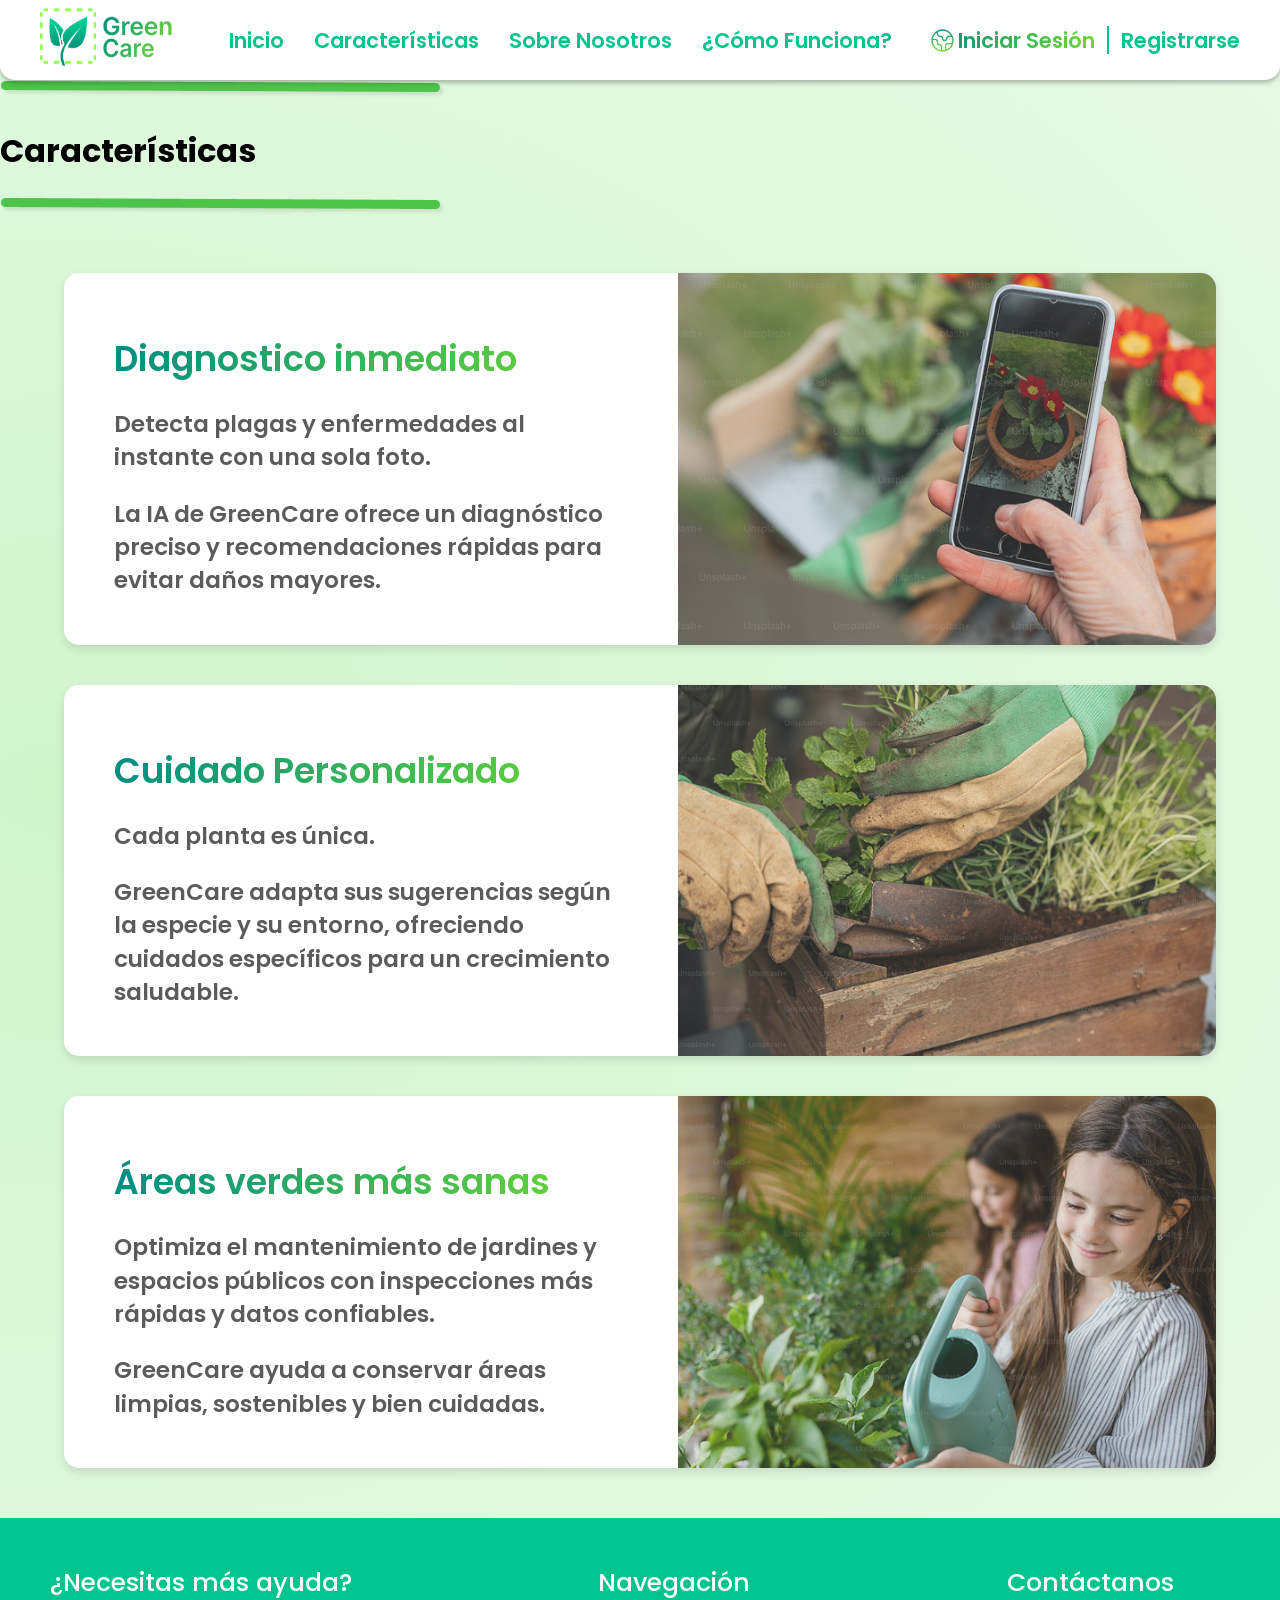
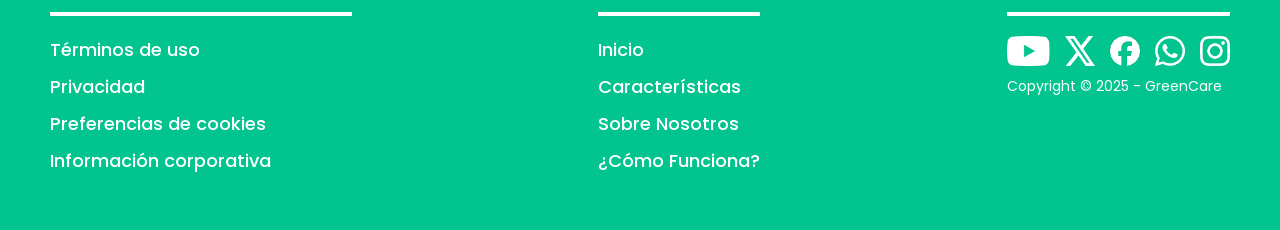
==== caracteristicas.html @ ccc403a9 "Implementación del Index Carpetas de aasets, images, scripts y styles" ====
<!DOCTYPE html>
<html lang="es">

<head>
    <meta charset="UTF-8">
    <meta name="viewport" content="width=device-width, initial-scale=1.0">
    <title>GreenCare</title>
    <link rel="preconnect" href="https://fonts.googleapis.com">
    <link rel="preconnect" href="https://fonts.gstatic.com" crossorigin>
    <link href="https://fonts.googleapis.com/css2?family=Poppins:wght@400;500;600;700&display=swap" rel="stylesheet">
    <link rel="stylesheet" href="assets/styles/MyStyles.css">
</head>

<body class="features">
    <header class="header">
        <div class="container header_content">
            <a href="index.html" class="logo">
                <img src="assets/Images/GreenCare.png" alt="Logo GreenCare">
            </a>
            <nav class="nav">
                <a href="index.html">Inicio</a>
                <a href="caracteristicas.html">Características</a>
                <a href="#sobre-nosotros">Sobre Nosotros</a>
                <a href="#como-funciona">¿Cómo Funciona?</a>
            </nav>
            <div class="header_auth">
                <a href="#login" class="header_login">
                    <img src="assets/Images/earth-icon.png" class="header_earth">
                    Iniciar Sesión
                </a>
                <span class="header_divider"></span>
                <a href="#register" class="header_signup">Registrarse</a>
            </div>
        </div>
    </header>
    <main id="feature_page">
        <div class="feature_title">
            <img src="assets/Images/Linea2.png">
            <h1>Características</h1>
            <img src="assets/Images/Linea2.png">
        </div>
        <section class="features_grid">
            <article class="feature_item">
                <div class="feature_text">
                    <h1>Diagnostico inmediato</h1>
                    <p>Detecta plagas y enfermedades al instante con una sola foto.</p>
                    <p>La IA de GreenCare ofrece un diagnóstico preciso y recomendaciones rápidas para evitar daños
                        mayores.
                    </p>
                </div>
                <div class="feature_img">
                    <img src="assets/Images/feature-01.png" alt="Diagnostico">
                </div>
            </article>
            <article class="feature_item">
                <div class="feature_text">
                    <h1>Cuidado Personalizado</h1>
                    <p>Cada planta es única.</p>
                    <p>GreenCare adapta sus sugerencias según la especie y su entorno, ofreciendo cuidados específicos
                        para
                        un crecimiento saludable.</p>
                </div>
                <div class="feature_img">
                    <img src="assets/Images/feature-02.png" alt="Diagnostico">
                </div>
            </article>
            <article class="feature_item">
                <div class="feature_text">
                    <h1>Áreas verdes más sanas</h1>
                    <p>Optimiza el mantenimiento de jardines y espacios públicos con inspecciones más rápidas y datos
                        confiables.</p>
                    <p>GreenCare ayuda a conservar áreas limpias, sostenibles y bien cuidadas.</p>
                </div>
                <div class="feature_img">
                    <img src="assets/Images/feature-03.png" alt="Diagnostico">
                </div>
            </article>
        </section>
    </main>
    <footer class="footer">
        <div class="container footer_content">
            <ul class="footer_column">
                <li>
                    <h1>¿Necesitas más ayuda?</h1>
                </li>
                <div class="footer_line"></div>
                <li><a href="">Términos de uso</a></li>
                <li><a href="">Privacidad</a></li>
                <li><a href="">Preferencias de cookies</a></li>
                <li><a href="">Información corporativa</a></li>
            </ul>
            <ul class="footer_column">
                <li>
                    <h1>Navegación</h1>
                </li>
                <div class="footer_line"></div>
                <li><a href="index.html">Inicio</a></li>
                <li><a href="caracteristicas.html">Características</a></li>
                <li><a href="#sobre-nosotros">Sobre Nosotros</a></li>
                <li><a href="#como-funciona">¿Cómo Funciona?</a></li>
            </ul>
            <ul class="footer_column">
                <li>
                    <h1>Contáctanos</h1>
                </li>
                <div class="footer_line"></div>
                <li>
                    <div class="footer_icons">
                        <img src="assets/Images/yt-icon.png">
                        <img src="assets/Images/x-icon.png">
                        <img src="assets/Images/fb-icon.png">
                        <img src="assets/Images/ws-icon.png">
                        <img src="assets/Images/ig-icon.png">
                    </div>
                </li>
                <li>
                    <p>Copyright &copy; 2025 - GreenCare</p>
                </li>
            </ul>
        </div>
    </footer>
</body>

</html>
---- assets/styles/MyStyles.css ----
.index {
    font-family: "Poppins", system-ui, -apple-system, sans-serif;
    background: radial-gradient(107.41% 107.4% at 50% -30.01%, #90E687 0%, #D2F5CE 31.96%, #FFF 86.06%);
    margin: 0;
    padding: 0;
}

.features {
    font-family: "Poppins", system-ui, -apple-system, sans-serif;
    background: radial-gradient(268.8% 141.72% at 4.57% 43.08%, #D2F5CE 0%, #FFF 100%);
    margin: 0;
    padding: 0;
}

.container {
    max-width: 1200px;
    margin: 0 auto;
    padding: 0 20px;
}

/* HEADER STYLES */
.header {
    border-radius: 0 0 15px 15px;
    background: #FFF;
    box-shadow: 0 3px 4px 0 rgba(0, 0, 0, 0.25);
    position: sticky;
    top: 0;
    z-index: 1000;
}

.header_content {
    display: flex;
    height: 80px;
    padding: 0 32px;
    justify-content: space-between;
    align-items: center;
}

.logo img {
    width: 150px;
    height: 58px;
}

.nav {
    display: flex;
    justify-content: center;
    align-items: center;
    gap: 30px;
}

.nav a {
    color: #01C48E;
    font-size: 21px;
    font-weight: 550;
    text-decoration: none;
}

.header_auth {
    display: flex;
    align-items: center;
    gap: 12px;
    font-size: 21px;
}

.header_login,
.header_signup {
    text-decoration: none;
    font-weight: 550;
}

.header_login {
    gap: 3px;
    display: flex;
    align-items: center;
    background: linear-gradient(115deg, #008E84 1.77%, #6DD831 94.29%);
    background-clip: text;
    -webkit-background-clip: text;
    -webkit-text-fill-color: transparent;
}

.header_auth img {
    width: 25px;
}

.header_divider {
    width: 2px;
    height: 28px;
    background: #01C48E;
}

.header_signup {
    color: #01C48E;
}

/* HERO SECTION STYLES - INICIO */
.hero {
    padding: 25px 0 25px;
    display: flex;
    flex-direction: column;
}

.hero_content {
    display: flex;
    align-items: center;
    justify-content: space-evenly;
    width: 85%;
    margin: 0 auto;
    padding: auto;
}

.hero_image img {
    width: 390px;
    align-items: center;
}

.hero_text {
    list-style: none;
    padding: 15px;
    margin: 10px;
    width: 530px;
    display: flex;
    flex-direction: column;
    align-items: flex-start;
    gap: 15px;
}

.hero_text h1 {
    text-shadow: 3px 3px 4px rgba(0, 0, 0, 0.10);
    font-family: Poppins;
    font-size: 40px;
    font-style: normal;
    font-weight: 600;
    line-height: 121.918%;
    margin: 0;
    line-height: 50px;
    margin-bottom: 6px;
    background: linear-gradient(115deg, #008E84 1.77%, #6DD831 94.29%);
    background-clip: text;
    -webkit-background-clip: text;
    -webkit-text-fill-color: transparent;
}

.hero_text h2 {
    color: #5A5C59;
    font-size: 25px;
    font-weight: 550;
    line-height: normal;
    margin: 0;
    line-height: 35px;
    margin-bottom: 6px;
}

.hero_text h3 {
    font-size: 25px;
    font-weight: 550;
    line-height: normal;
    margin: 0;
    line-height: 35px;
    margin-bottom: 6px;
    background: linear-gradient(147deg, #008E84 -10.61%, #6DD831 126.52%);
    background-clip: text;
    -webkit-background-clip: text;
    -webkit-text-fill-color: transparent;
}

.hero_download {
    border: none;
    color: #FFF;
    padding: 10px 30px;
    border-radius: 15px;
    font-size: 25px;
    font-family: Poppins;
    font-weight: 550;
    cursor: pointer;
    background: #01C48E;
    box-shadow: 0 4px 4px 0 rgba(0, 0, 0, 0.25);
    align-self: center;
}

.hero_download:hover {
    transform: translateY(-1px);
    box-shadow: 0 8px 20px rgba(0, 0, 0, 0.15);
}

.hero_info {
    display: flex;
    justify-content: center;
    width: 100%;
    margin-top: 40px;
}

.hero_info ul {
    list-style: none;
    display: flex;
    gap: 60px;
    padding: 10px;
}

.hero_info li {
    text-align: center;
}

.hero_info li h1 {
    color: #70766E;
    font-size: 48px;
    font-weight: 700;
    margin: 0;
    padding: 0;
    line-height: 121.918%;
}

.hero_info li h2 {
    color: #70766E;
    font-size: 15px;
    font-weight: 550;
    margin: 0;
    padding: 0;
    line-height: 121.918%;
}


/* STYLES FOR FEATURES SECTION */
.features_grid {
    display: flex;
    flex-direction: column;
    gap: 40px;
    width: 90%;
    margin: 0 auto;
    padding: 50px 0 50px;
}

.feature_item {
    display: flex;
    justify-content: space-between;
    background: #FFF;
    border-radius: 15px;
    overflow: hidden;
    box-shadow: 0 4px 10px rgba(0, 0, 0, 0.12);
    transition: transform .25s ease, box-shadow .25s ease;
    z-index: 1;
}

.feature_item:hover {
    transform: translateY(-6px);
    box-shadow: 0 8px 25px rgba(0, 0, 0, 0.20);
    z-index: 5;
}

.feature_text {
    width: 550px;
    padding: 24px 50px;
}

.feature_text h1 {
    font-size: 35px;
    font-weight: 600;
    margin-bottom: 12px;
    background: linear-gradient(115deg, #008E84 1.77%, #6DD831 94.29%);
    background-clip: text;
    -webkit-background-clip: text;
    -webkit-text-fill-color: transparent;
}

.feature_text p {
    color: #5A5C59;
    font-size: 23px;
    line-height: 1.45;
    font-weight: 600;
}

.feature_img {
    width: 50%;
}

.feature_img img {
    width: 100%;
    height: 100%;
    object-fit: cover;
    object-fit: covers;
}





/* FOOTER STYLES */
.footer {
    width: 100%;
    background: #01C48E;
    padding: 20px 0 20px;
    color: #FFF;
}

.footer_content {
    width: 100%;
    display: flex;
    margin: auto;
    justify-content: space-between;
    align-items: flex-start;
    gap: auto;
}

.footer ul {
    list-style: none;
    padding: 10px;
    margin: 5;
}

.footer_column h1 {
    font-size: 25px;
    font-weight: 500;
    margin: 0;
    margin-bottom: 8px;
}

.footer_line {
    width: 100%;
    height: 4px;
    background-color: white;
    margin: 10px 0 20px 0;
}

.footer_column a {
    text-decoration: none;
    color: #FFF;
    font-size: 18px;
    font-weight: 450;
    display: block;
    margin-bottom: 10px;
}

.footer_icons {
    display: flex;
    gap: 15px;
    margin-bottom: 10px;
}

.footer_icons img {
    height: 30px;
    cursor: pointer;
    transition: 0.3s;
}

.footer_column p {
    font-size: 14px;
    font-weight: 400;
    margin: 0;
}
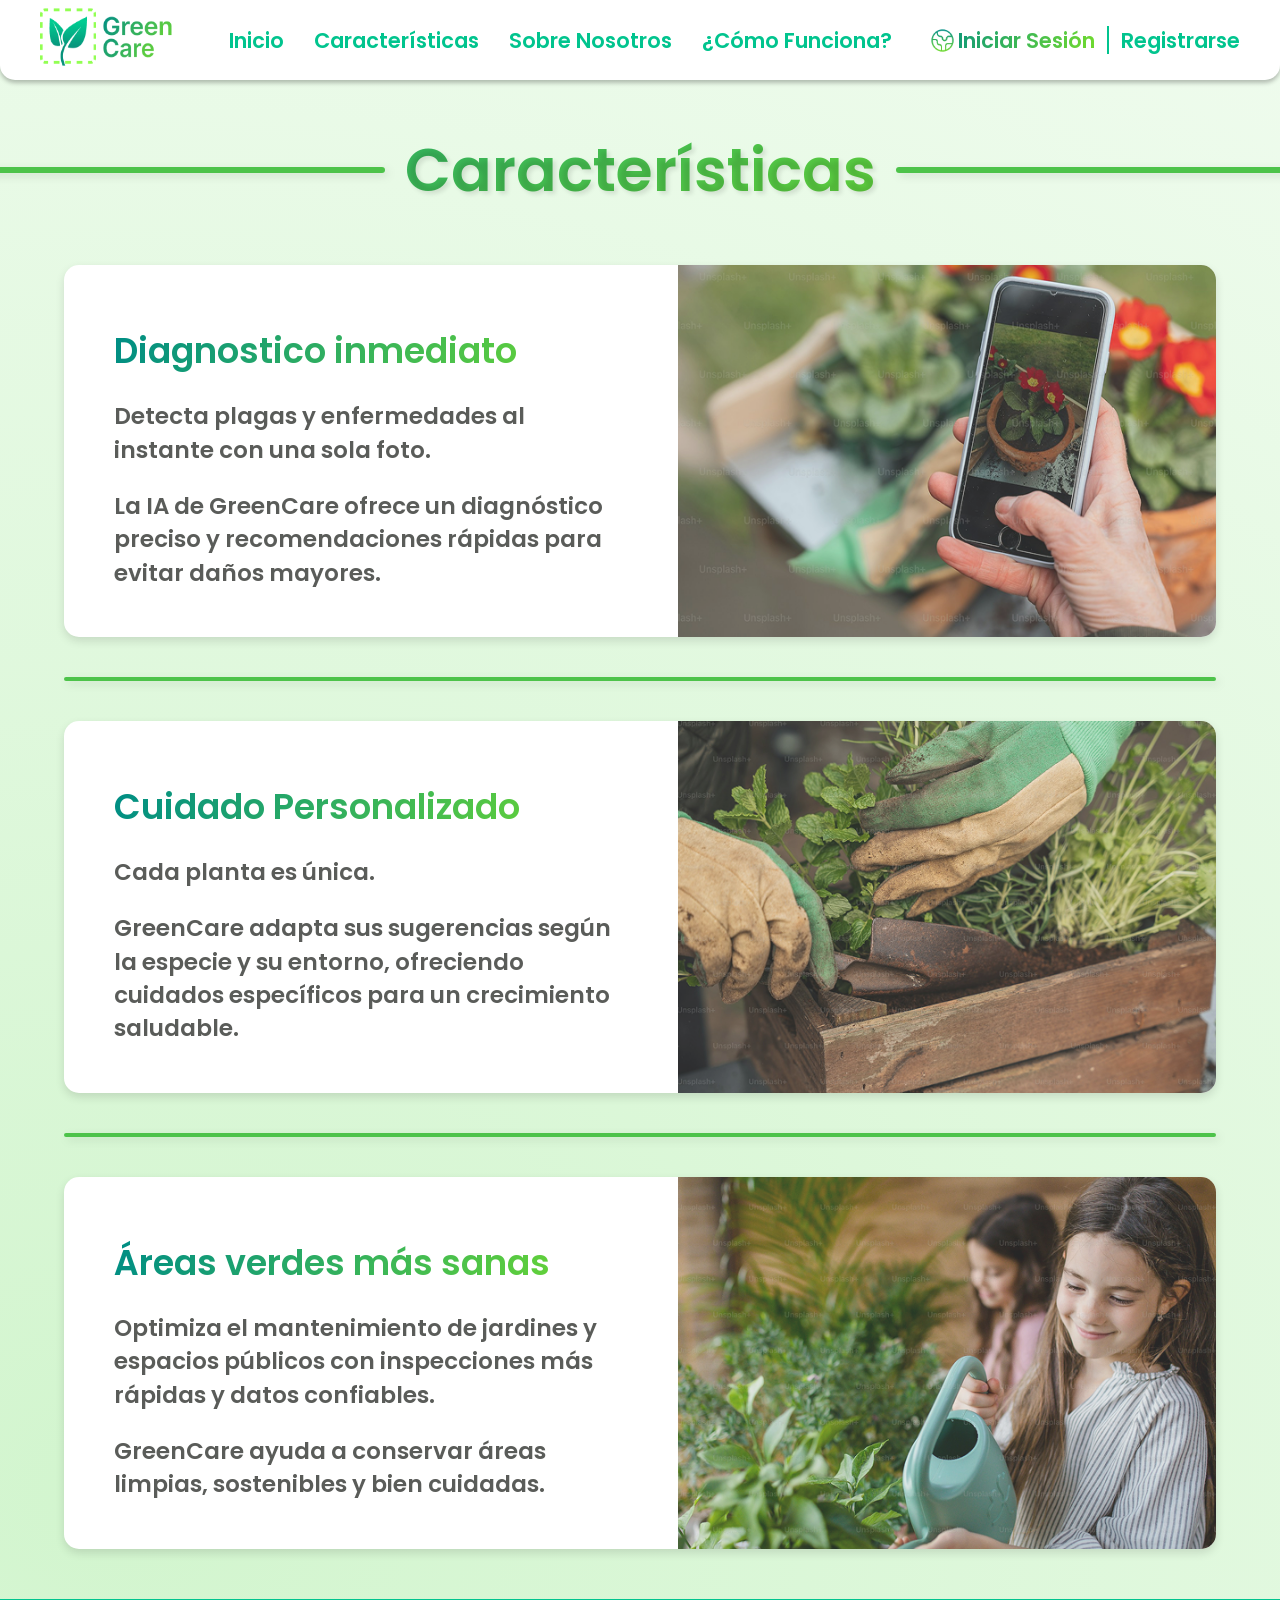
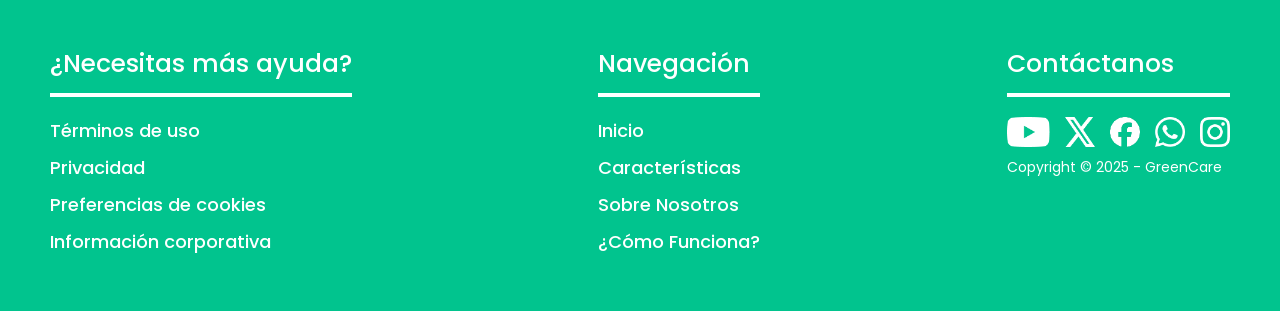
==== commit 8dd9e3e7: "Características implementadas todo el contenido del apartado de características implementado" ====
--- a/caracteristicas.html
+++ b/caracteristicas.html
@@ -35,9 +35,9 @@
     </header>
     <main id="feature_page">
         <div class="feature_title">
-            <img src="assets/Images/Linea2.png">
+            <div class="feature_line"></div>
             <h1>Características</h1>
-            <img src="assets/Images/Linea2.png">
+            <div class="feature_line"></div>
         </div>
         <section class="features_grid">
             <article class="feature_item">
@@ -52,6 +52,7 @@
                     <img src="assets/Images/feature-01.png" alt="Diagnostico">
                 </div>
             </article>
+            <div class="feature_grid_line"></div>
             <article class="feature_item">
                 <div class="feature_text">
                     <h1>Cuidado Personalizado</h1>
@@ -64,6 +65,7 @@
                     <img src="assets/Images/feature-02.png" alt="Diagnostico">
                 </div>
             </article>
+            <div class="feature_grid_line"></div>
             <article class="feature_item">
                 <div class="feature_text">
                     <h1>Áreas verdes más sanas</h1>
--- a/assets/styles/MyStyles.css
+++ b/assets/styles/MyStyles.css
@@ -7,7 +7,7 @@
 
 .features {
     font-family: "Poppins", system-ui, -apple-system, sans-serif;
-    background: radial-gradient(268.8% 141.72% at 4.57% 43.08%, #D2F5CE 0%, #FFF 100%);
+    background: radial-gradient(268.8% 141.72% at 9.57% 78.08%, #D2F5CE 0%, #FFF 100%);
     margin: 0;
     padding: 0;
 }
@@ -218,15 +218,43 @@
     line-height: 121.918%;
 }
 
-
 /* STYLES FOR FEATURES SECTION */
+
+.feature_title {
+    display: flex;
+    align-items: center;
+    justify-content: center;
+    gap: 20px;
+    padding: 5px 0 10px;
+}
+
+.feature_title h1 {
+    font-size: 60px;
+    font-weight: 600;
+    display: inline-block;
+    background: linear-gradient(156deg, #008E84 -100.69%, #6DD831 122.77%);
+    background-clip: text;
+    -webkit-background-clip: text;
+    -webkit-text-fill-color: transparent;
+    text-shadow: 3px 3px 4px rgba(0, 0, 0, 0.10);
+    white-space: nowrap;
+}
+
+.feature_line {
+    flex: 0 0 400px;
+    height: 6px;
+    background-color: #4DC34A;
+    border-radius: 4px;
+    filter: drop-shadow(3px 3px 4px rgba(0, 0, 0, 0.10));
+}
+
 .features_grid {
     display: flex;
     flex-direction: column;
     gap: 40px;
     width: 90%;
     margin: 0 auto;
-    padding: 50px 0 50px;
+    padding: 0px 0 50px;
 }
 
 .feature_item {
@@ -279,6 +307,13 @@
     object-fit: covers;
 }
 
+.feature_grid_line {
+    flex: 4px;
+    height: 6px;
+    background-color: #4DC34A;
+    border-radius: 4px;
+    filter: drop-shadow(3px 3px 4px rgba(0, 0, 0, 0.10));
+}
 
 
 
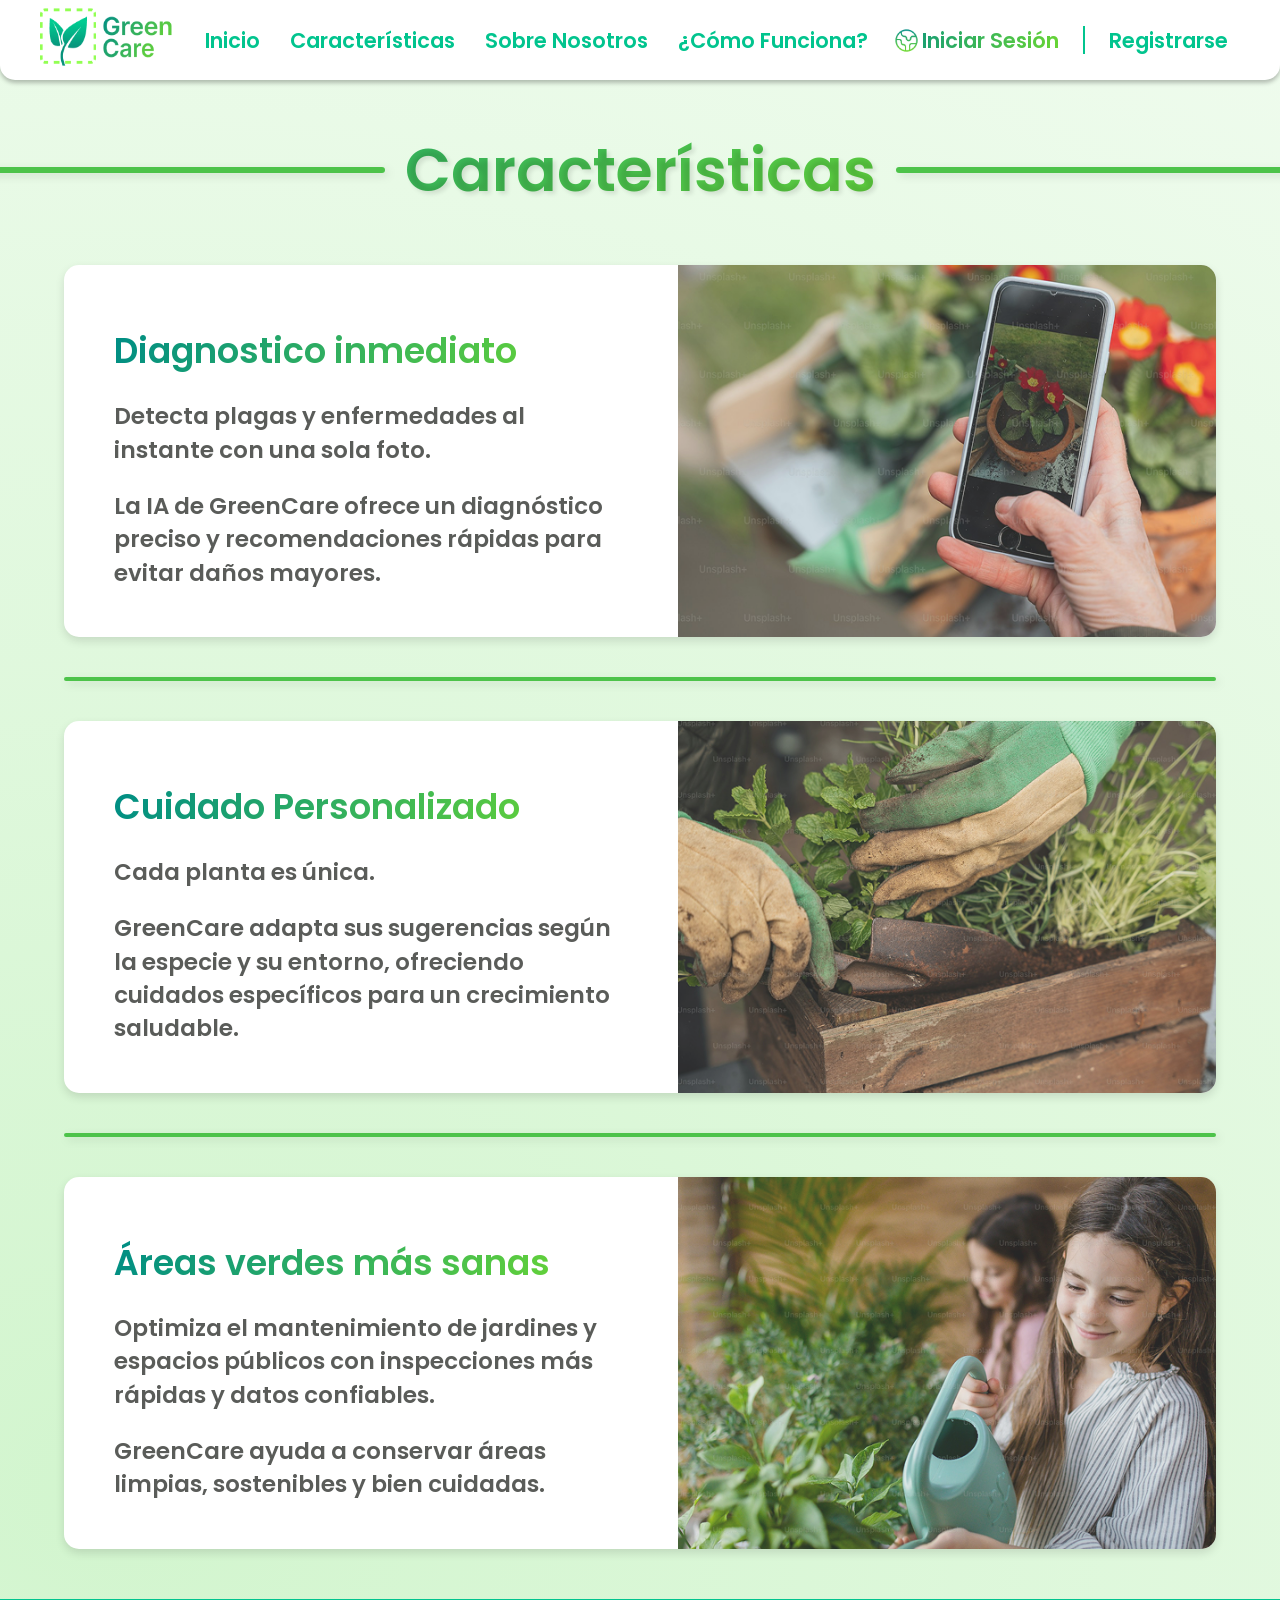
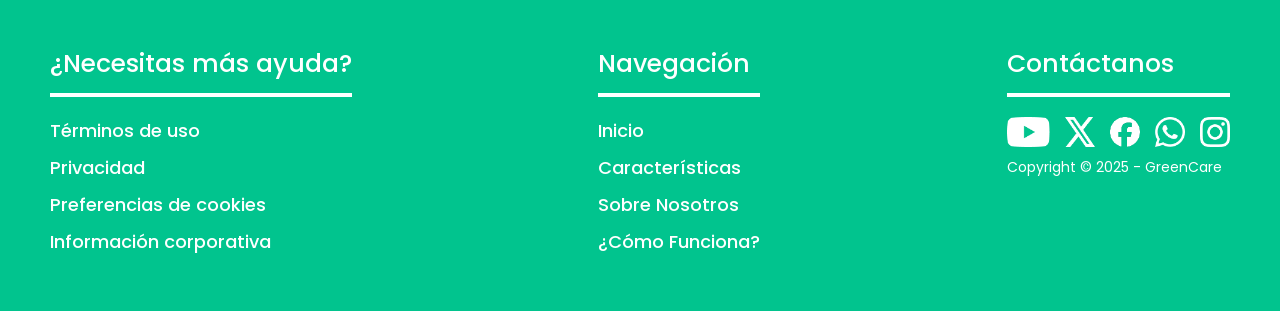
==== commit d48e1faf: "Función del Sistema implementación del la funcionalidad del sistema de la website" ====
--- a/caracteristicas.html
+++ b/caracteristicas.html
@@ -11,7 +11,7 @@
     <link rel="stylesheet" href="assets/styles/MyStyles.css">
 </head>
 
-<body class="features">
+<body>
     <header class="header">
         <div class="container header_content">
             <a href="index.html" class="logo">
@@ -20,16 +20,16 @@
             <nav class="nav">
                 <a href="index.html">Inicio</a>
                 <a href="caracteristicas.html">Características</a>
-                <a href="#sobre-nosotros">Sobre Nosotros</a>
-                <a href="#como-funciona">¿Cómo Funciona?</a>
+                <a href="sobreNosotros.html">Sobre Nosotros</a>
+                <a href="comoFunciona.html">¿Cómo Funciona?</a>
             </nav>
             <div class="header_auth">
-                <a href="#login" class="header_login">
+                <a href="Login.html" class="header_login">
                     <img src="assets/Images/earth-icon.png" class="header_earth">
                     Iniciar Sesión
                 </a>
                 <span class="header_divider"></span>
-                <a href="#register" class="header_signup">Registrarse</a>
+                <a href="Register.html" class="header_signup">Registrarse</a>
             </div>
         </div>
     </header>
@@ -98,8 +98,8 @@
                 <div class="footer_line"></div>
                 <li><a href="index.html">Inicio</a></li>
                 <li><a href="caracteristicas.html">Características</a></li>
-                <li><a href="#sobre-nosotros">Sobre Nosotros</a></li>
-                <li><a href="#como-funciona">¿Cómo Funciona?</a></li>
+                <li><a href="sobreNosotros.html">Sobre Nosotros</a></li>
+                <li><a href="comoFunciona.html">¿Cómo Funciona?</a></li>
             </ul>
             <ul class="footer_column">
                 <li>
--- a/assets/styles/MyStyles.css
+++ b/assets/styles/MyStyles.css
@@ -5,7 +5,7 @@
     padding: 0;
 }
 
-.features {
+body {
     font-family: "Poppins", system-ui, -apple-system, sans-serif;
     background: radial-gradient(268.8% 141.72% at 9.57% 78.08%, #D2F5CE 0%, #FFF 100%);
     margin: 0;
@@ -53,6 +53,30 @@
     font-size: 21px;
     font-weight: 550;
     text-decoration: none;
+    transition: all 0.3s ease;
+    position: relative;
+}
+
+.nav a:hover {
+    color: #00e0a8;
+    transform: translateY(-2px);
+    text-shadow: 0 2px 8px rgba(1, 196, 142, 0.3);
+}
+
+.nav a::after {
+    content: '';
+    position: absolute;
+    width: 0;
+    height: 2px;
+    bottom: 5px;
+    left: 50%;
+    background: linear-gradient(115deg, #008E84 1.77%, #6DD831 94.29%);
+    transition: all 0.3s ease;
+    transform: translateX(-50%);
+}
+
+.nav a:hover::after {
+    width: 80%;
 }
 
 .header_auth {
@@ -66,6 +90,10 @@
 .header_signup {
     text-decoration: none;
     font-weight: 550;
+    transition: all 0.3s ease;
+    cursor: pointer;
+    padding: 8px 12px;
+    border-radius: 8px;
 }
 
 .header_login {
@@ -78,8 +106,22 @@
     -webkit-text-fill-color: transparent;
 }
 
+.header_login:hover {
+    transform: translateY(-2px);
+    background: linear-gradient(115deg, #00a598 1.77%, #7ee63f 94.29%);
+    background-clip: text;
+    -webkit-background-clip: text;
+    -webkit-text-fill-color: transparent;
+}
+
+.header_login:hover .header_earth {
+    transform: rotate(15deg);
+    filter: brightness(1.1);
+}
+
 .header_auth img {
     width: 25px;
+    transition: all 0.3s ease;
 }
 
 .header_divider {
@@ -90,6 +132,12 @@
 
 .header_signup {
     color: #01C48E;
+}
+
+.header_signup:hover {
+    transform: translateY(-2px);
+    color: #00e0a8;
+    text-shadow: 0 2px 8px rgba(1, 196, 142, 0.3);
 }
 
 /* HERO SECTION STYLES - INICIO */
@@ -315,8 +363,370 @@
     filter: drop-shadow(3px 3px 4px rgba(0, 0, 0, 0.10));
 }
 
-
-
+/* STYLES FOR ABOUT US*/
+
+.about_title {
+    display: flex;
+    align-items: center;
+    justify-content: center;
+    gap: 20px;
+    padding: 5px 0 10px;
+}
+
+.about_title h1 {
+    font-size: 60px;
+    font-weight: 600;
+    display: inline-block;
+    background: linear-gradient(156deg, #008E84 -100.69%, #6DD831 122.77%);
+    background-clip: text;
+    -webkit-background-clip: text;
+    -webkit-text-fill-color: transparent;
+    text-shadow: 3px 3px 4px rgba(0, 0, 0, 0.10);
+    white-space: nowrap;
+}
+
+.about_line {
+    flex: 0 0 400px;
+    height: 6px;
+    background-color: #4DC34A;
+    border-radius: 4px;
+    filter: drop-shadow(3px 3px 4px rgba(0, 0, 0, 0.10));
+}
+
+.about_grid {
+    display: flex;
+    flex-direction: column;
+    gap: 40px;
+    width: 90%;
+    margin: 0 auto;
+    padding: 0px 0 50px;
+}
+
+.about_item {
+    display: flex;
+    justify-content: space-between;
+    background: #FFF;
+    border-radius: 15px;
+    overflow: hidden;
+    box-shadow: 0 4px 10px rgba(0, 0, 0, 0.25);
+    transition: transform .25s ease, box-shadow .25s ease;
+    z-index: 1;
+}
+
+.about_item:hover {
+    transform: translateY(-6px);
+    box-shadow: 0 8px 25px rgba(0, 0, 0, 0.25);
+    z-index: 5;
+}
+
+.about_text {
+    width: 550px;
+    padding: 24px 50px;
+}
+
+.about_text h1 {
+    font-size: 35px;
+    font-weight: 600;
+    margin-bottom: 12px;
+    background: linear-gradient(115deg, #008E84 1.77%, #6DD831 94.29%);
+    background-clip: text;
+    -webkit-background-clip: text;
+    -webkit-text-fill-color: transparent;
+}
+
+.about_text p {
+    color: #5A5C59;
+    font-size: 23px;
+    line-height: 1.45;
+    font-weight: 600;
+}
+
+.about_img {
+    width: 50%;
+}
+
+.about_img img {
+    width: 100%;
+    height: 100%;
+    object-fit: cover;
+    object-fit: covers;
+}
+
+.about_hero_card {
+    position: relative;
+    border-radius: 24px;
+    overflow: hidden;
+    box-shadow: 0 12px 24px rgba(0, 0, 0, 0.25);
+    transition: transform 0.25s ease, box-shadow 0.25s ease;
+    z-index: 1;
+}
+
+.about_hero_card:hover {
+    transform: translateY(-6px);
+    box-shadow: 0 8px 25px rgba(0, 0, 0, 0.25);
+    z-index: 5;
+}
+
+.about_hero_card img {
+    width: 100%;
+    display: block;
+}
+
+.about_hero_text {
+    position: absolute;
+    inset: 0;
+    padding: 40px;
+    display: flex;
+    align-items: flex-start;
+}
+
+.about_hero_text p {
+    max-width: 340px;
+    color: #fff;
+    font-size: 50px;
+    font-weight: 600;
+    line-height: 1.25;
+    font-style: italic;
+}
+
+.about_mission_vision {
+    width: 100%;
+    margin: auto;
+    padding: auto;
+}
+
+.mv_grid {
+    display: flex;
+    justify-content: center;
+    align-items: stretch;
+    gap: 100px;
+    width: 100%;
+    flex-wrap: wrap;
+}
+
+.mv_card {
+    width: 600px;
+    background: #01C48E;
+    border-radius: 20px;
+    overflow: hidden;
+    box-shadow: 0 4px 12px rgba(0, 0, 0, 0.15);
+    transition: transform 0.25s ease, box-shadow 0.25s ease;
+}
+
+.mv_card:hover {
+    transform: translateY(-8px);
+    box-shadow: 0 10px 22px rgba(0, 0, 0, 0.25);
+    z-index: 5;
+}
+
+.mv_image {
+    width: 100%;
+    height: 350px;
+    object-fit: fill;
+}
+
+.mv_body {
+    padding: 5px 5px 25px;
+    text-align: center;
+    color: #FFF;
+}
+
+.mv_body h3 {
+    font-size: 50px;
+    font-weight: 600;
+    margin-bottom: 12px;
+}
+
+.mv_body p {
+    font-size: 18px;
+    line-height: 1.4;
+    font-weight: 500;
+}
+
+.about_pillars {
+    background: #FFF;
+    padding: 40px;
+    border-radius: 20px;
+    margin-top: 40px;
+    box-shadow: 0px 4px 10px rgba(0, 0, 0, 0.25);
+    transition: transform 0.25s ease, box-shadow 0.25s ease;
+}
+
+.about_pillars:hover {
+    transform: translateY(-8px);
+    box-shadow: 0 10px 22px rgba(0, 0, 0, 0.25);
+    z-index: 5;
+}
+
+.pillars_title {
+    text-align: center;
+    margin-bottom: 30px;
+}
+
+.pillars_title h2 {
+    font-size: 45px;
+    font-weight: 600;
+    font-style: italic;
+    color: #01C48E;
+}
+
+.pillars_grid {
+    display: flex;
+    justify-content: space-between;
+    align-items: flex-start;
+    gap: 25px;
+}
+
+.pillar_item {
+    width: 19%;
+    text-align: center;
+}
+
+.pillar_item img {
+    width: 85px;
+    height: auto;
+    margin-bottom: 15px;
+}
+
+.pillar_item p {
+    color: #5A5C59;
+    font-family: Poppins;
+    font-weight: 450;
+    font-size: 17px;
+    line-height: 1.4;
+}
+
+/* STYLES FOR HOW DOES IT WORK*/
+#how_page {
+    padding: 40px 0 80px;
+}
+
+.how_header {
+    margin-bottom: 40px;
+}
+
+.how_header_content {
+    display: flex;
+    align-items: center;
+    justify-content: space-between;
+    gap: 40px
+}
+
+.how_header_content h1 {
+    font-size: 70px;
+    font-weight: 600;
+    margin: 0 0 10px;
+    text-shadow: 3px 3px 4px rgba(0, 0, 0, 0.10);
+    background: linear-gradient(115deg, #008E84 1.77%, #6DD831 94.29%);
+    background-clip: text;
+    -webkit-background-clip: text;
+    -webkit-text-fill-color: transparent;
+}
+
+.how_header_content p {
+    max-width: 650px;
+    font-size: 30px;
+    color: #5A5C59;
+    font-weight: 600;
+}
+
+.how_header_content img {
+    max-width: 380px;
+    width: 100%;
+}
+
+.how_step {
+    margin-bottom: 60px;
+}
+
+.how_step_content {
+    display: flex;
+    align-items: center;
+    justify-content: space-between;
+    gap: 40px;
+}
+
+.how_step-2 .how_step_content,
+.how_step-4 .how_step_content {
+    flex-direction: row;
+}
+
+.how_step_image img {
+    max-width: 500px;
+    width: 100%;
+    display: block;
+}
+
+.how_step_card {
+    position: relative;
+    flex: 1;
+    background: #FFF;
+    border-radius: 10px;
+    padding: 22px 26px 22px 62px;
+    box-shadow: 5px 4px 4px 0 rgba(0, 0, 0, 0.25);
+    transition: transform 0.25s ease, box-shadow 0.25s ease;
+}
+
+.how_step_number {
+    position: absolute;
+    left: 20px;
+    top: 18px;
+    width: 32px;
+    height: 32px;
+    border-radius: 50%;
+    background: #01C48E;
+    color: #FFF;
+    font-weight: 600;
+    display: flex;
+    align-items: center;
+    justify-content: center;
+    font-size: 18px;
+}
+
+.how_step_card p {
+    margin: 0;
+    font-size: 25px;
+    line-height: 1.45;
+    font-weight: 600;
+    color: #5A5C59;
+}
+
+.how_step_card:hover {
+    transform: translateY(-8px);
+    box-shadow: 0 10px 22px rgba(0, 0, 0, 0.25);
+    z-index: 5;
+}
+
+@media (max-width: 900px) {
+    .how_header_content {
+        flex-direction: column;
+        text-align: center;
+    }
+
+    .how_header_text p {
+        max-width: 100%;
+    }
+
+    .how_step_content {
+        flex-direction: column;
+        text-align: center;
+    }
+
+    .how_step-2 .how_step_content,
+    .how_step-4 .how_step_content {
+        flex-direction: column;
+    }
+
+    .how_step_card {
+        padding: 18px 18px 18px 50px;
+        max-width: 100%;
+    }
+
+    .how_step_number {
+        left: 12px;
+        top: 12px;
+    }
+}
 
 /* FOOTER STYLES */
 .footer {
